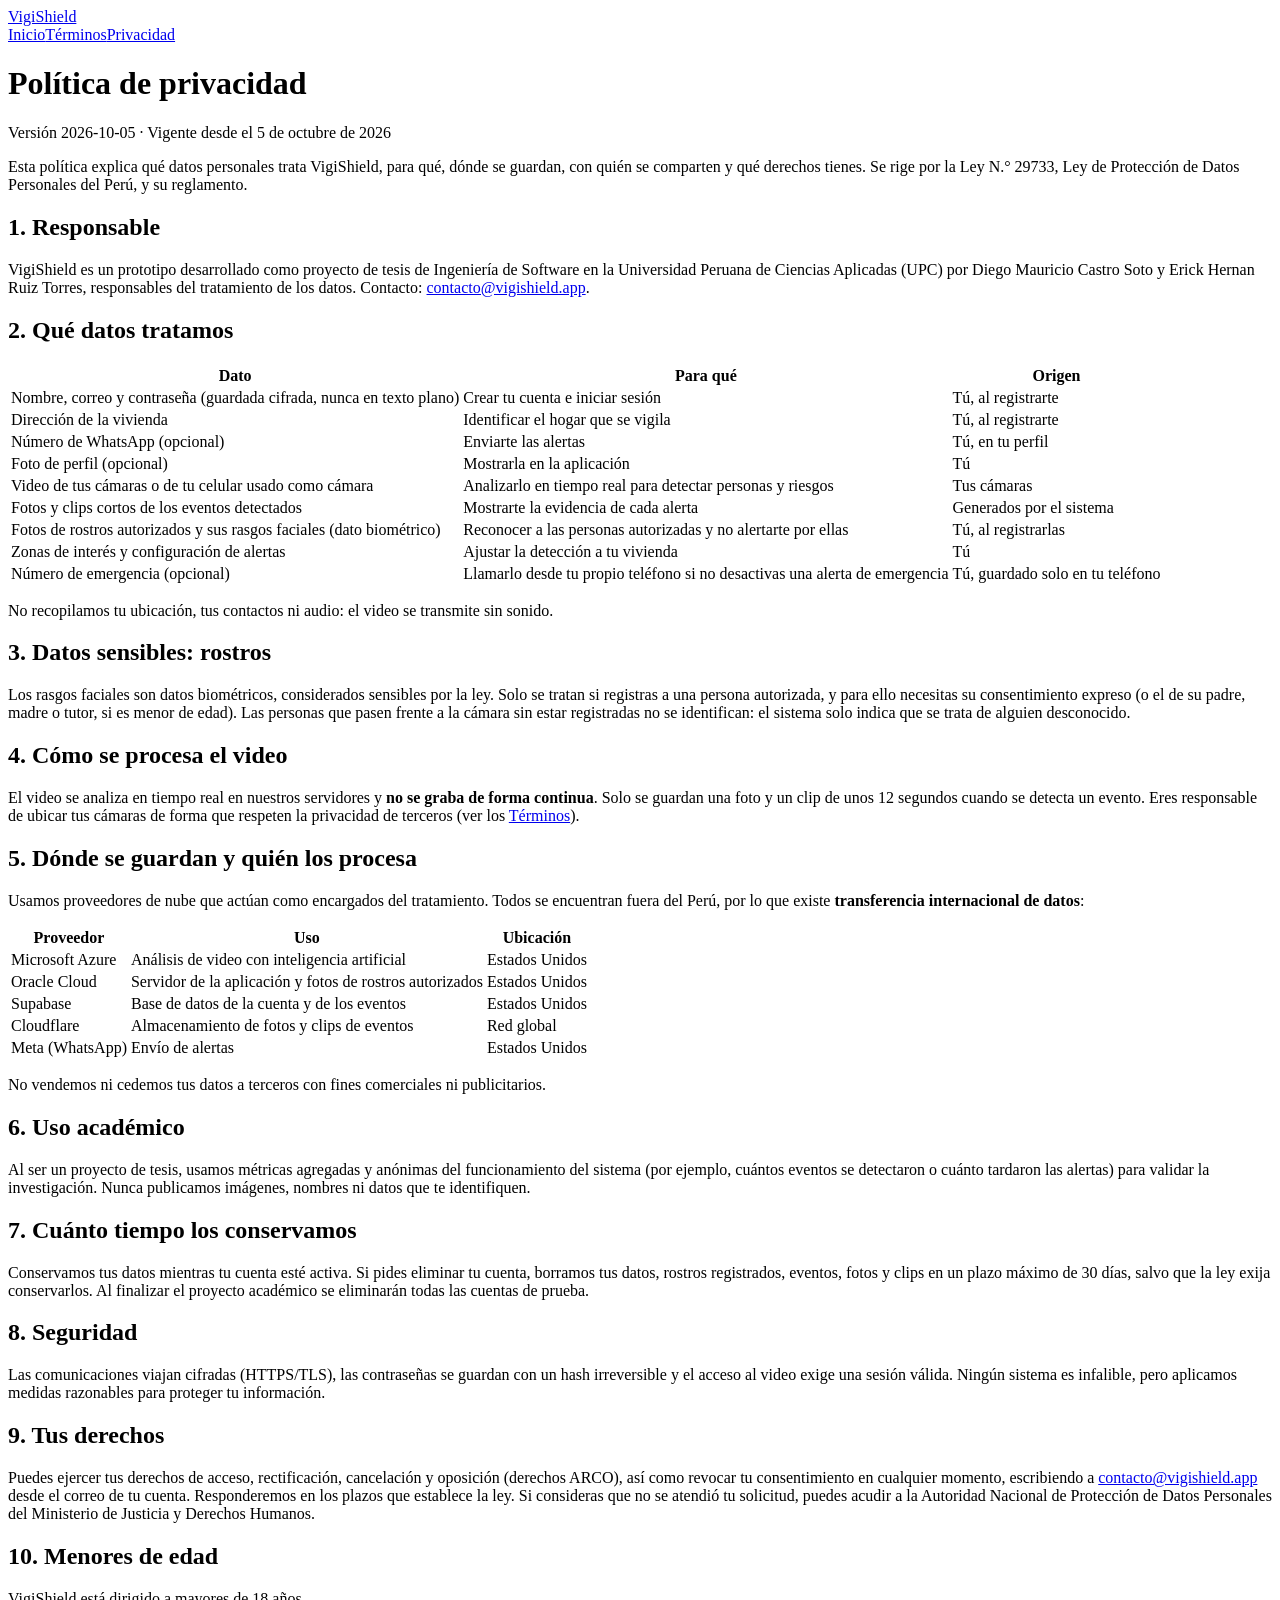
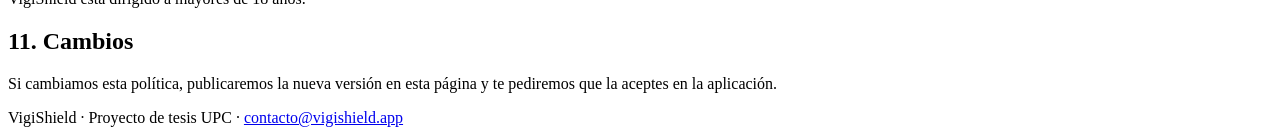
==== web/privacidad.html @ f7cf6e9f "feat: consentimiento de terminos, validacion de camaras IP y sitio legal - Users guarda TermsAccepte" ====
<!DOCTYPE html>
<html lang="es">
<head>
<meta charset="utf-8">
<meta name="viewport" content="width=device-width, initial-scale=1">
<title>Política de privacidad · VigiShield</title>
<link rel="stylesheet" href="/estilo.css">
</head>
<body>
<header><div class="wrap top">
  <a class="brand" href="/">VigiShield</a>
  <nav><a href="/">Inicio</a><a href="/terminos">Términos</a><a href="/privacidad" aria-current="page">Privacidad</a></nav>
</div></header>
<main class="wrap">
  <h1>Política de privacidad</h1>
  <p class="meta">Versión 2026-10-05 · Vigente desde el 5 de octubre de 2026</p>

  <p>Esta política explica qué datos personales trata VigiShield, para qué, dónde se guardan, con quién se
    comparten y qué derechos tienes. Se rige por la Ley N.° 29733, Ley de Protección de Datos Personales del
    Perú, y su reglamento.</p>

  <h2>1. Responsable</h2>
  <p>VigiShield es un prototipo desarrollado como proyecto de tesis de Ingeniería de Software en la
    Universidad Peruana de Ciencias Aplicadas (UPC) por Diego Mauricio Castro Soto y Erick Hernan Ruiz Torres,
    responsables del tratamiento de los datos. Contacto:
    <a href="mailto:contacto@vigishield.app">contacto@vigishield.app</a>.</p>

  <h2>2. Qué datos tratamos</h2>
  <div class="tabla"><table>
    <tr><th>Dato</th><th>Para qué</th><th>Origen</th></tr>
    <tr><td>Nombre, correo y contraseña (guardada cifrada, nunca en texto plano)</td><td>Crear tu cuenta e iniciar sesión</td><td>Tú, al registrarte</td></tr>
    <tr><td>Dirección de la vivienda</td><td>Identificar el hogar que se vigila</td><td>Tú, al registrarte</td></tr>
    <tr><td>Número de WhatsApp (opcional)</td><td>Enviarte las alertas</td><td>Tú, en tu perfil</td></tr>
    <tr><td>Foto de perfil (opcional)</td><td>Mostrarla en la aplicación</td><td>Tú</td></tr>
    <tr><td>Video de tus cámaras o de tu celular usado como cámara</td><td>Analizarlo en tiempo real para detectar personas y riesgos</td><td>Tus cámaras</td></tr>
    <tr><td>Fotos y clips cortos de los eventos detectados</td><td>Mostrarte la evidencia de cada alerta</td><td>Generados por el sistema</td></tr>
    <tr><td>Fotos de rostros autorizados y sus rasgos faciales (dato biométrico)</td><td>Reconocer a las personas autorizadas y no alertarte por ellas</td><td>Tú, al registrarlas</td></tr>
    <tr><td>Zonas de interés y configuración de alertas</td><td>Ajustar la detección a tu vivienda</td><td>Tú</td></tr>
    <tr><td>Número de emergencia (opcional)</td><td>Llamarlo desde tu propio teléfono si no desactivas una alerta de emergencia</td><td>Tú, guardado solo en tu teléfono</td></tr>
  </table></div>
  <p>No recopilamos tu ubicación, tus contactos ni audio: el video se transmite sin sonido.</p>

  <h2>3. Datos sensibles: rostros</h2>
  <p>Los rasgos faciales son datos biométricos, considerados sensibles por la ley. Solo se tratan si registras
    a una persona autorizada, y para ello necesitas su consentimiento expreso (o el de su padre, madre o
    tutor, si es menor de edad). Las personas que pasen frente a la cámara sin estar registradas no se
    identifican: el sistema solo indica que se trata de alguien desconocido.</p>

  <h2>4. Cómo se procesa el video</h2>
  <p>El video se analiza en tiempo real en nuestros servidores y <strong>no se graba de forma continua</strong>.
    Solo se guardan una foto y un clip de unos 12 segundos cuando se detecta un evento. Eres responsable de
    ubicar tus cámaras de forma que respeten la privacidad de terceros (ver los
    <a href="/terminos">Términos</a>).</p>

  <h2>5. Dónde se guardan y quién los procesa</h2>
  <p>Usamos proveedores de nube que actúan como encargados del tratamiento. Todos se encuentran fuera del Perú,
    por lo que existe <strong>transferencia internacional de datos</strong>:</p>
  <div class="tabla"><table>
    <tr><th>Proveedor</th><th>Uso</th><th>Ubicación</th></tr>
    <tr><td>Microsoft Azure</td><td>Análisis de video con inteligencia artificial</td><td>Estados Unidos</td></tr>
    <tr><td>Oracle Cloud</td><td>Servidor de la aplicación y fotos de rostros autorizados</td><td>Estados Unidos</td></tr>
    <tr><td>Supabase</td><td>Base de datos de la cuenta y de los eventos</td><td>Estados Unidos</td></tr>
    <tr><td>Cloudflare</td><td>Almacenamiento de fotos y clips de eventos</td><td>Red global</td></tr>
    <tr><td>Meta (WhatsApp)</td><td>Envío de alertas</td><td>Estados Unidos</td></tr>
  </table></div>
  <p>No vendemos ni cedemos tus datos a terceros con fines comerciales ni publicitarios.</p>

  <h2>6. Uso académico</h2>
  <p>Al ser un proyecto de tesis, usamos métricas agregadas y anónimas del funcionamiento del sistema (por
    ejemplo, cuántos eventos se detectaron o cuánto tardaron las alertas) para validar la investigación.
    Nunca publicamos imágenes, nombres ni datos que te identifiquen.</p>

  <h2>7. Cuánto tiempo los conservamos</h2>
  <p>Conservamos tus datos mientras tu cuenta esté activa. Si pides eliminar tu cuenta, borramos tus datos,
    rostros registrados, eventos, fotos y clips en un plazo máximo de 30 días, salvo que la ley exija
    conservarlos. Al finalizar el proyecto académico se eliminarán todas las cuentas de prueba.</p>

  <h2>8. Seguridad</h2>
  <p>Las comunicaciones viajan cifradas (HTTPS/TLS), las contraseñas se guardan con un hash irreversible y el
    acceso al video exige una sesión válida. Ningún sistema es infalible, pero aplicamos medidas razonables
    para proteger tu información.</p>

  <h2>9. Tus derechos</h2>
  <p>Puedes ejercer tus derechos de acceso, rectificación, cancelación y oposición (derechos ARCO), así como
    revocar tu consentimiento en cualquier momento, escribiendo a
    <a href="mailto:contacto@vigishield.app">contacto@vigishield.app</a> desde el correo de tu cuenta.
    Responderemos en los plazos que establece la ley. Si consideras que no se atendió tu solicitud, puedes
    acudir a la Autoridad Nacional de Protección de Datos Personales del Ministerio de Justicia y Derechos
    Humanos.</p>

  <h2>10. Menores de edad</h2>
  <p>VigiShield está dirigido a mayores de 18 años.</p>

  <h2>11. Cambios</h2>
  <p>Si cambiamos esta política, publicaremos la nueva versión en esta página y te pediremos que la aceptes en
    la aplicación.</p>
</main>
<footer><div class="wrap">VigiShield · Proyecto de tesis UPC · <a href="mailto:contacto@vigishield.app">contacto@vigishield.app</a></div></footer>
</body>
</html>
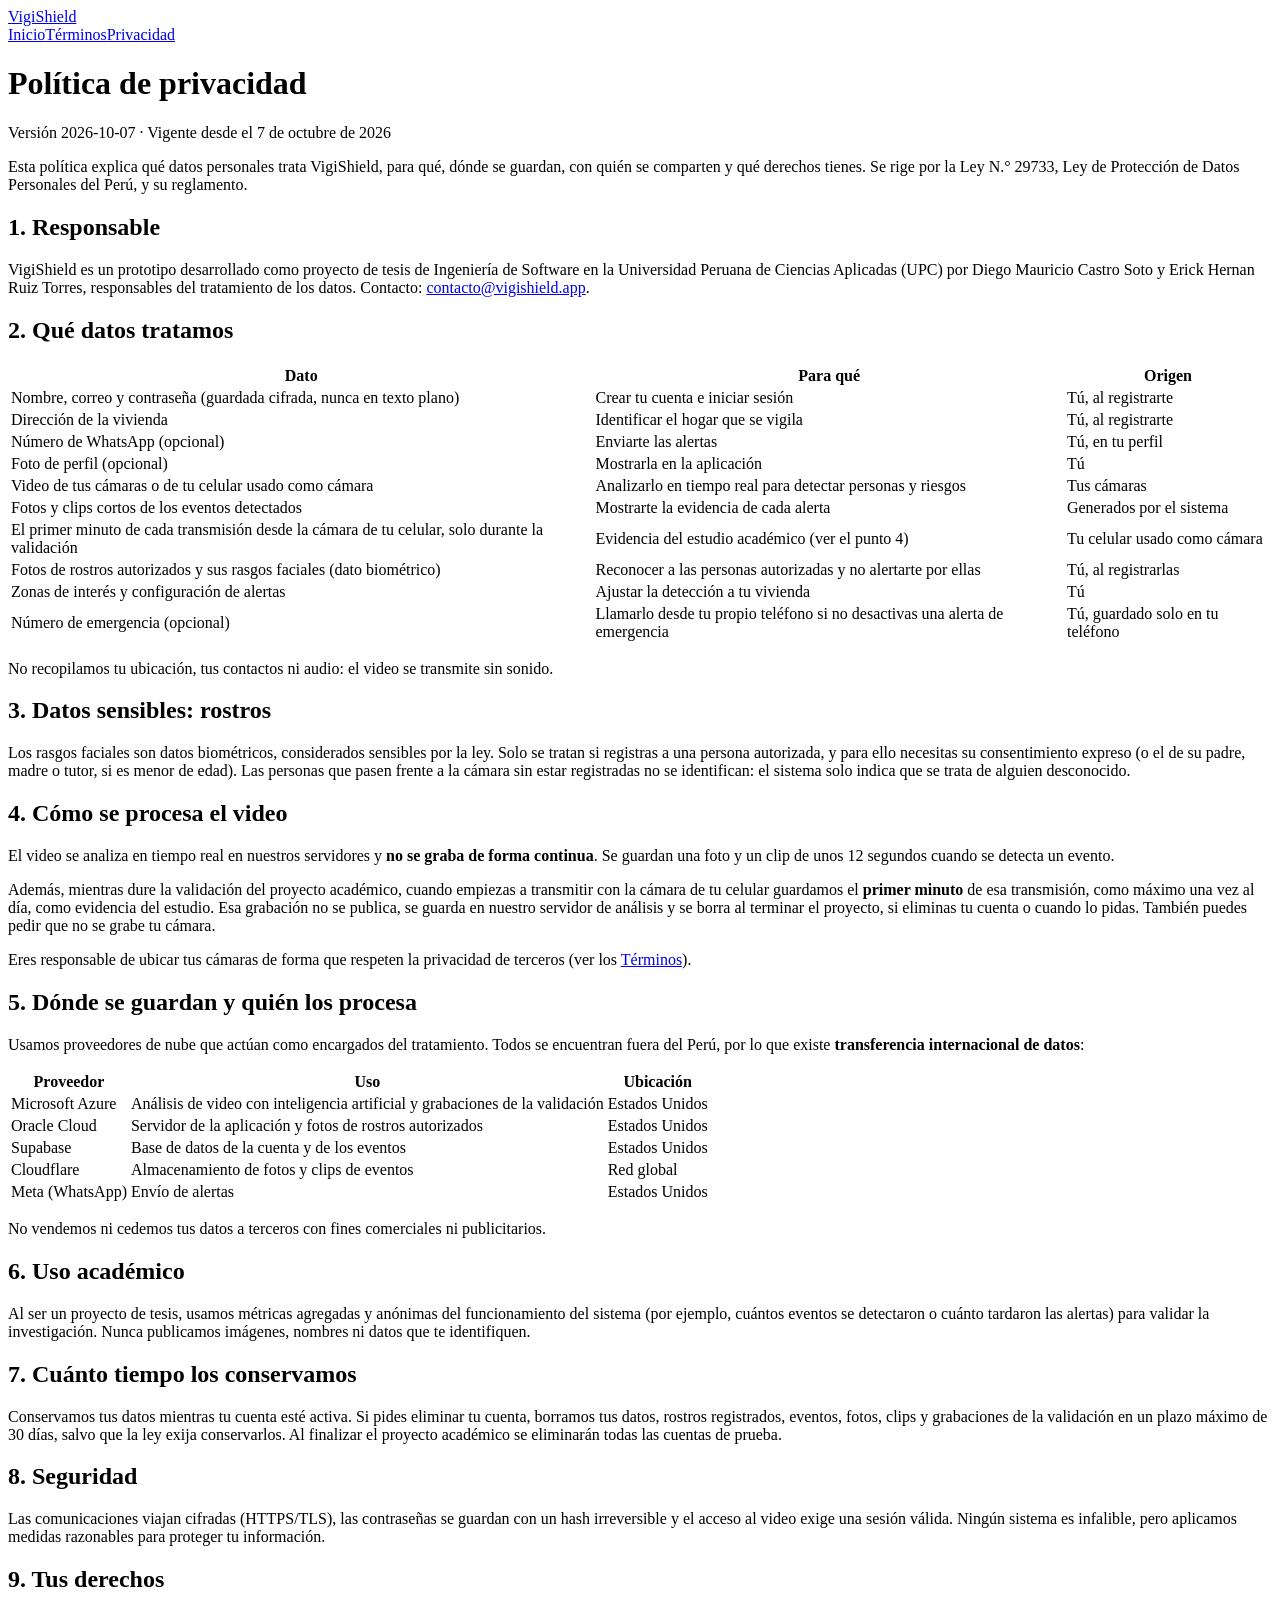
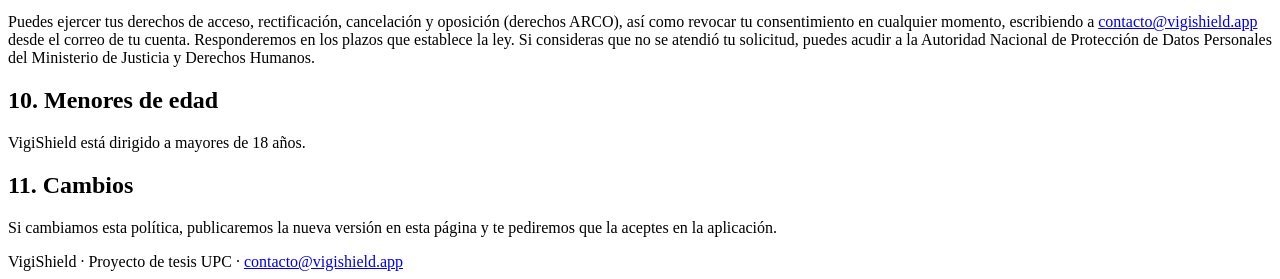
==== commit 0664a092: "Interruptor «Grabar evidencia» por hogar (panel de administración) El grabador de la VM de IA guarda" ====
--- a/web/privacidad.html
+++ b/web/privacidad.html
@@ -13,7 +13,7 @@
 </div></header>
 <main class="wrap">
   <h1>Política de privacidad</h1>
-  <p class="meta">Versión 2026-10-05 · Vigente desde el 5 de octubre de 2026</p>
+  <p class="meta">Versión 2026-10-07 · Vigente desde el 7 de octubre de 2026</p>
 
   <p>Esta política explica qué datos personales trata VigiShield, para qué, dónde se guardan, con quién se
     comparten y qué derechos tienes. Se rige por la Ley N.° 29733, Ley de Protección de Datos Personales del
@@ -34,6 +34,7 @@
     <tr><td>Foto de perfil (opcional)</td><td>Mostrarla en la aplicación</td><td>Tú</td></tr>
     <tr><td>Video de tus cámaras o de tu celular usado como cámara</td><td>Analizarlo en tiempo real para detectar personas y riesgos</td><td>Tus cámaras</td></tr>
     <tr><td>Fotos y clips cortos de los eventos detectados</td><td>Mostrarte la evidencia de cada alerta</td><td>Generados por el sistema</td></tr>
+    <tr><td>El primer minuto de cada transmisión desde la cámara de tu celular, solo durante la validación</td><td>Evidencia del estudio académico (ver el punto 4)</td><td>Tu celular usado como cámara</td></tr>
     <tr><td>Fotos de rostros autorizados y sus rasgos faciales (dato biométrico)</td><td>Reconocer a las personas autorizadas y no alertarte por ellas</td><td>Tú, al registrarlas</td></tr>
     <tr><td>Zonas de interés y configuración de alertas</td><td>Ajustar la detección a tu vivienda</td><td>Tú</td></tr>
     <tr><td>Número de emergencia (opcional)</td><td>Llamarlo desde tu propio teléfono si no desactivas una alerta de emergencia</td><td>Tú, guardado solo en tu teléfono</td></tr>
@@ -48,8 +49,13 @@
 
   <h2>4. Cómo se procesa el video</h2>
   <p>El video se analiza en tiempo real en nuestros servidores y <strong>no se graba de forma continua</strong>.
-    Solo se guardan una foto y un clip de unos 12 segundos cuando se detecta un evento. Eres responsable de
-    ubicar tus cámaras de forma que respeten la privacidad de terceros (ver los
+    Se guardan una foto y un clip de unos 12 segundos cuando se detecta un evento.</p>
+  <p>Además, mientras dure la validación del proyecto académico, cuando empiezas a transmitir con la cámara de
+    tu celular guardamos el <strong>primer minuto</strong> de esa transmisión, como máximo una vez al día, como
+    evidencia del estudio. Esa grabación no se publica, se guarda en nuestro servidor de análisis y se borra al
+    terminar el proyecto, si eliminas tu cuenta o cuando lo pidas. También puedes pedir que no se grabe tu
+    cámara.</p>
+  <p>Eres responsable de ubicar tus cámaras de forma que respeten la privacidad de terceros (ver los
     <a href="/terminos">Términos</a>).</p>
 
   <h2>5. Dónde se guardan y quién los procesa</h2>
@@ -57,7 +63,7 @@
     por lo que existe <strong>transferencia internacional de datos</strong>:</p>
   <div class="tabla"><table>
     <tr><th>Proveedor</th><th>Uso</th><th>Ubicación</th></tr>
-    <tr><td>Microsoft Azure</td><td>Análisis de video con inteligencia artificial</td><td>Estados Unidos</td></tr>
+    <tr><td>Microsoft Azure</td><td>Análisis de video con inteligencia artificial y grabaciones de la validación</td><td>Estados Unidos</td></tr>
     <tr><td>Oracle Cloud</td><td>Servidor de la aplicación y fotos de rostros autorizados</td><td>Estados Unidos</td></tr>
     <tr><td>Supabase</td><td>Base de datos de la cuenta y de los eventos</td><td>Estados Unidos</td></tr>
     <tr><td>Cloudflare</td><td>Almacenamiento de fotos y clips de eventos</td><td>Red global</td></tr>
@@ -72,7 +78,7 @@
 
   <h2>7. Cuánto tiempo los conservamos</h2>
   <p>Conservamos tus datos mientras tu cuenta esté activa. Si pides eliminar tu cuenta, borramos tus datos,
-    rostros registrados, eventos, fotos y clips en un plazo máximo de 30 días, salvo que la ley exija
+    rostros registrados, eventos, fotos, clips y grabaciones de la validación en un plazo máximo de 30 días, salvo que la ley exija
     conservarlos. Al finalizar el proyecto académico se eliminarán todas las cuentas de prueba.</p>
 
   <h2>8. Seguridad</h2>
